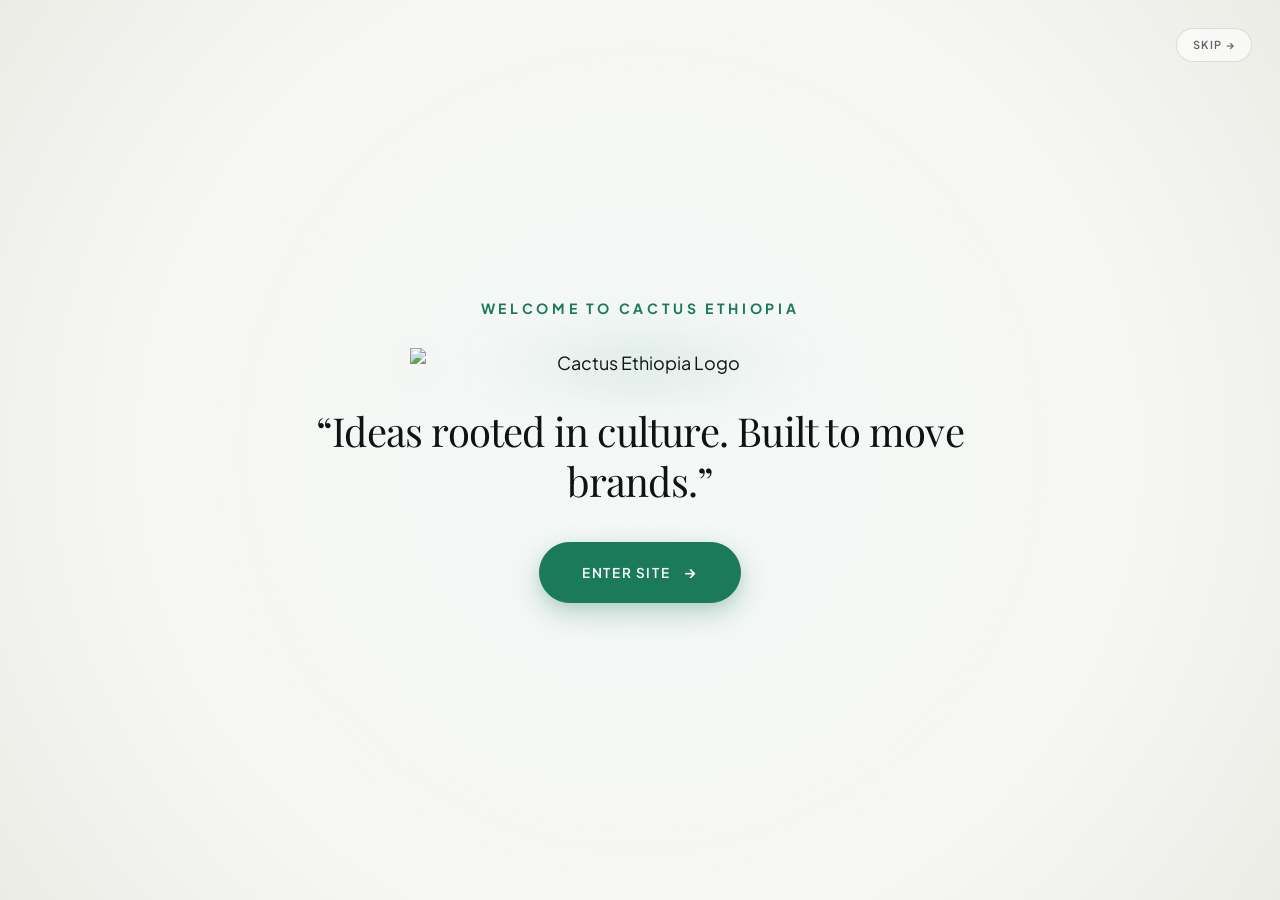
==== index.html @ 2c0a0e7e "Add core website pages, styles, and scripts" ====
<!DOCTYPE html>
<html lang="en">
<head>
  <meta charset="UTF-8" />
  <meta name="viewport" content="width=device-width, initial-scale=1.0, viewport-fit=cover" />
  <title>Cactus Ethiopia — Creative Agency</title>

  <link rel="preconnect" href="https://fonts.googleapis.com">
  <link rel="preconnect" href="https://fonts.gstatic.com" crossorigin>
  <link href="https://fonts.googleapis.com/css2?family=Playfair+Display:ital,wght@0,400;0,500;0,600;0,700;1,400;1,600&family=Plus+Jakarta+Sans:wght@400;500;600;700;800&display=swap" rel="stylesheet">
  <link rel="stylesheet" href="assets/brand-architecture.css">
  <link rel="stylesheet" href="assets/motion.css">

  <style>
    /* =========================================================
       RESET
    ========================================================= */
    * {
      margin: 0;
      padding: 0;
      box-sizing: border-box;
    }

    html,
    body {
      width: 100%;
      height: 100%;
      overflow: hidden;
      font-family: "Plus Jakarta Sans", -apple-system, BlinkMacSystemFont, "Segoe UI", Roboto, Arial, sans-serif;
      font-size: 18px;
      line-height: 1.68;
      background: #f7f7f4;
      -webkit-font-smoothing: antialiased;
      -moz-osx-font-smoothing: grayscale;
    }

    button,
    a {
      font: inherit;
    }

    button {
      border: 0;
      background: none;
      cursor: pointer;
    }

    img {
      display: block;
      max-width: 100%;
    }

    /* =========================================================
       VARIABLES
    ========================================================= */
    :root {
      --font-display: "Playfair Display", Georgia, "Times New Roman", serif;
      --font-body: "Plus Jakarta Sans", -apple-system, BlinkMacSystemFont, "Segoe UI", Roboto, Arial, sans-serif;
      --green: #1a7a5a;
      --green-bright: #2feaa0;
      --cream: #f7f7f4;
      --black: #101214;
      --white: #ffffff;
      --transition: 950ms cubic-bezier(0.16, 1, 0.3, 1);
    }

    /* =========================================================
       PRELOADER / ENTRANCE SCREEN (Editorial Cream Theme)
    ========================================================= */
    .preloader {
      position: fixed;
      inset: 0;
      width: 100vw;
      height: 100vh;
      height: 100svh;
      z-index: 9999;
      background: radial-gradient(circle at center, #ffffff 0%, #f7f7f4 60%, #ecece7 100%);
      display: flex;
      flex-direction: column;
      align-items: center;
      justify-content: center;
      overflow: hidden;
      transition: transform 0.85s cubic-bezier(0.76, 0, 0.24, 1), opacity 0.5s ease 0.3s, visibility 0.85s;
      will-change: transform, opacity;
      color: var(--black);
    }

    .preloader::before {
      content: "";
      position: absolute;
      inset: 0;
      background: radial-gradient(circle at center, rgba(26, 122, 90, 0.05) 0%, transparent 65%);
      pointer-events: none;
    }

    .preloader.is-loaded {
      transform: translateY(-100%);
      opacity: 0;
      visibility: hidden;
      pointer-events: none;
    }

    .preloader__inner {
      display: flex;
      flex-direction: column;
      align-items: center;
      text-align: center;
      padding: 32px 24px;
      max-width: 780px;
      width: 100%;
      position: relative;
      z-index: 2;
    }

    /* 1. Welcome Line */
    .preloader__welcome {
      font-family: var(--font-body);
      font-size: clamp(12px, 1.2vw, 14px);
      font-weight: 700;
      letter-spacing: 0.26em;
      text-transform: uppercase;
      color: var(--green);
      margin-bottom: 28px;
      opacity: 0;
      animation: preloaderFadeUp 0.8s cubic-bezier(0.16, 1, 0.3, 1) 0.15s forwards;
    }

    /* 2. Logo Reveal */
    .preloader__logo-reveal {
      position: relative;
      width: min(88vw, 460px);
      max-height: 230px;
      display: flex;
      align-items: center;
      justify-content: center;
      margin-bottom: 28px;
      opacity: 0;
      animation: preloaderZoomReveal 1.1s cubic-bezier(0.16, 1, 0.3, 1) 0.55s forwards;
    }

    .preloader__logo-reveal::before {
      content: "";
      position: absolute;
      inset: -20px;
      background: radial-gradient(circle, rgba(26, 122, 90, 0.08) 0%, transparent 70%);
      border-radius: 50%;
      filter: blur(18px);
      pointer-events: none;
    }

    .preloader__logo-img {
      width: 100%;
      height: auto;
      max-height: 220px;
      object-fit: contain;
      display: block;
      position: relative;
      z-index: 1;
      filter: drop-shadow(0 10px 25px rgba(16, 18, 20, 0.07));
    }

    /* 3. Motto Tagline */
    .preloader__tagline {
      font-family: var(--font-display);
      font-size: clamp(24px, 3.4vw, 40px);
      font-weight: 400;
      line-height: 1.25;
      letter-spacing: -0.02em;
      color: #101214;
      max-width: 660px;
      margin: 0 auto 36px;
      opacity: 0;
      animation: preloaderFadeUp 0.9s cubic-bezier(0.16, 1, 0.3, 1) 1.05s forwards;
    }

    /* 4. Button: Enter Site */
    .preloader__enter-btn {
      display: inline-flex;
      align-items: center;
      gap: 14px;
      padding: 16px 42px;
      background: var(--green);
      border: 1.5px solid var(--green);
      border-radius: 999px;
      color: #ffffff;
      font-family: var(--font-body);
      font-size: 13.5px;
      font-weight: 600;
      letter-spacing: 0.12em;
      text-transform: uppercase;
      cursor: pointer;
      box-shadow: 0 10px 28px rgba(26, 122, 90, 0.28), 0 4px 12px rgba(0, 0, 0, 0.06);
      transition: all 0.35s cubic-bezier(0.16, 1, 0.3, 1);
      opacity: 0;
      animation: preloaderBtnReveal 0.85s cubic-bezier(0.16, 1, 0.3, 1) 1.5s forwards;
    }

    .preloader__enter-btn:hover {
      background: #146147;
      border-color: #146147;
      box-shadow: 0 14px 36px rgba(26, 122, 90, 0.38), 0 0 20px rgba(47, 234, 160, 0.3);
      transform: translateY(-2px);
      color: #ffffff;
    }

    .preloader__enter-btn .btn-arrow {
      display: inline-block;
      font-size: 16px;
      transition: transform 0.3s ease;
    }

    .preloader__enter-btn:hover .btn-arrow {
      transform: translateX(4px);
    }

    .preloader__skip {
      position: absolute;
      top: 28px;
      right: 28px;
      appearance: none;
      border: 1px solid rgba(16, 18, 20, 0.12);
      background: rgba(255, 255, 255, 0.6);
      color: rgba(16, 18, 20, 0.65);
      padding: 7px 16px;
      border-radius: 999px;
      font-size: 11px;
      font-weight: 600;
      letter-spacing: 0.12em;
      text-transform: uppercase;
      cursor: pointer;
      backdrop-filter: blur(8px);
      transition: background .25s ease, border-color .25s ease, color .25s ease;
      z-index: 10;
    }

    .preloader__skip:hover {
      background: #ffffff;
      border-color: rgba(16, 18, 20, 0.3);
      color: #101214;
    }

    @keyframes preloaderFadeUp {
      0% {
        opacity: 0;
        transform: translateY(16px);
      }
      100% {
        opacity: 1;
        transform: translateY(0);
      }
    }

    @keyframes preloaderZoomReveal {
      0% {
        opacity: 0;
        transform: scale(0.92);
      }
      100% {
        opacity: 1;
        transform: scale(1);
      }
    }

    @keyframes preloaderBtnReveal {
      0% {
        opacity: 0;
        transform: translateY(14px) scale(0.96);
      }
      100% {
        opacity: 1;
        transform: translateY(0) scale(1);
      }
    }

    /* =========================================================
       MAIN SLIDER
    ========================================================= */
    .slider {
      width: 100vw;
      height: 100vh;
      position: relative;
      overflow: hidden;
    }

    .slides {
      width: 100%;
      height: 100%;
      position: relative;
    }

    .slide {
      position: absolute;
      inset: 0;
      display: grid;
      grid-template-columns: 30% 70%;
      opacity: 0;
      visibility: hidden;
      transform: translateY(28px) scale(0.99);
      transition:
        opacity var(--transition),
        transform var(--transition),
        visibility var(--transition);
    }

    .slide.active {
      opacity: 1;
      visibility: visible;
      transform: translateY(0) scale(1);
      z-index: 2;
    }

    /* =========================================================
       LEFT PANEL
    ========================================================= */
    .slide-content {
      position: relative;
      height: 100%;
      padding: 45px clamp(24px, 3.2vw, 48px);
      display: flex;
      flex-direction: column;
      justify-content: center;
      overflow: hidden;
      transition: background 600ms ease;
    }

    /* Slide 01 — Harar Beer brand crimson red */
    .slide-harar .slide-content {
      background: #961219;
      color: var(--white);
    }

    .slide-harar .eyebrow {
      color: #ffcb47;
      opacity: 1;
    }

    .slide-harar .giant-number {
      color: var(--white);
      opacity: 0.08;
    }

    .slide-harar .slide-description {
      color: rgba(255, 255, 255, 0.9);
    }

    .slide-harar .cta {
      color: var(--white);
    }

    .slide-harar .cta:hover .cta-arrow {
      background: #ffffff;
      color: #961219;
    }

    .slide-harar .cta:hover .cta-arrow span {
      filter: none;
      color: #961219;
    }

    /* Slides 02, 03, 04 */
    .slide-blue .slide-content {
      background: #082038;
      color: var(--white);
    }

    .slide-dark .slide-content {
      background: #031c40;
      color: var(--white);
    }

    .slide-green .slide-content {
      background: #0d211c;
      color: var(--white);
    }

    /* Slide 05 — Bank of Abyssinia brand warm gold */
    .slide-abyssinia .slide-content {
      background: #f0ab1c;
      color: #101214;
    }

    .slide-abyssinia .eyebrow {
      color: #332204;
      font-weight: 700;
      opacity: 0.9;
    }

    .slide-abyssinia .headline {
      color: #101214;
    }

    .slide-abyssinia .giant-number {
      color: #101214;
      opacity: 0.08;
    }

    .slide-abyssinia .slide-description {
      color: rgba(16, 18, 20, 0.88);
      font-weight: 500;
    }

    .slide-abyssinia .award-pill-note {
      color: #101214;
      background: rgba(16, 18, 20, 0.08);
      border-color: rgba(16, 18, 20, 0.22);
    }

    .slide-abyssinia .cta {
      color: #101214;
    }

    .slide-abyssinia .cta .cta-arrow {
      border-color: #101214;
      color: #101214;
    }

    .slide-abyssinia .cta:hover .cta-arrow {
      background: #101214;
      color: #f0ab1c;
    }

    .slide-abyssinia .cta:hover .cta-arrow span {
      filter: none;
      color: #f0ab1c;
    }

    /* Fallback slide styles */
    .slide-light .slide-content {
      background: var(--cream);
      color: var(--black);
    }

    .slide-black .slide-content {
      background: #101514;
      color: var(--white);
    }

    .award-pill-note {
      display: inline-flex;
      align-items: center;
      gap: 7px;
      margin-bottom: 24px;
      font-size: 12px;
      font-weight: 600;
      letter-spacing: 0.04em;
      color: rgba(255, 255, 255, 0.7);
      background: rgba(255, 255, 255, 0.07);
      border: 1px solid rgba(255, 255, 255, 0.14);
      padding: 6px 14px;
      border-radius: 100px;
      width: fit-content;
    }

    /* =========================================================
       HEADER
    ========================================================= */
    .header {
      position: absolute;
      top: 0;
      left: 0;
      width: 100%;
      padding: 35px 45px;
      display: flex;
      align-items: center;
      justify-content: space-between;
      z-index: 30;
      color: var(--white);
      transition: color 500ms ease;
    }

    .header.header-dark {
      color: var(--white);
    }

    .logo {
      width: 160px;
      height: auto;
      object-fit: contain;
      filter: brightness(0) invert(1) drop-shadow(0 1px 3px rgba(0, 0, 0, 0.2));
      transition: filter 500ms ease, opacity 500ms ease;
    }

    .header.header-dark .logo {
      filter: brightness(0) invert(1) drop-shadow(0 1px 3px rgba(0, 0, 0, 0.2));
    }

    .explore {
      display: flex;
      align-items: center;
      gap: 12px;
      font-size: 13px;
      font-weight: 600;
      letter-spacing: 0.04em;
      text-transform: uppercase;
      color: inherit;
    }

    /* =========================================================
       MENU BUTTON
    ========================================================= */
    .menu-button {
      width: 30px;
      height: 24px;
      display: flex;
      flex-direction: column;
      justify-content: center;
      gap: 5px;
      color: inherit;
      padding: 2px 0;
    }

    .menu-button span {
      display: block;
      width: 24px;
      height: 2px;
      background: currentColor;
      border-radius: 2px;
      transition: transform 300ms ease, opacity 300ms ease;
      transform-origin: center;
    }

    .menu-button.is-active span:nth-child(1) {
      transform: translateY(7px) rotate(45deg);
    }

    .menu-button.is-active span:nth-child(2) {
      opacity: 0;
      transform: scaleX(0);
    }

    .menu-button.is-active span:nth-child(3) {
      transform: translateY(-7px) rotate(-45deg);
    }

    /* =========================================================
       GIANT BACKGROUND NUMBER
    ========================================================= */
    .giant-number {
      position: absolute;
      left: -20px;
      bottom: -60px;
      font-size: clamp(180px, 20vw, 360px);
      font-weight: 800;
      line-height: 0.8;
      opacity: 0.045;
      pointer-events: none;
      user-select: none;
      font-variant-numeric: tabular-nums;
    }

    /* =========================================================
       TEXT
    ========================================================= */
    .eyebrow {
      position: relative;
      z-index: 2;
      font-size: 13px;
      font-weight: 600;
      letter-spacing: 0.12em;
      text-transform: uppercase;
      margin-bottom: 18px;
      opacity: 0.85;
    }

    .headline {
      position: relative;
      z-index: 2;
      max-width: 100%;
      font-family: var(--font-display);
      font-size: clamp(2.4rem, 3.5vw, 4.2rem);
      line-height: 1.08;
      letter-spacing: -0.02em;
      font-weight: 400;
      margin-bottom: 22px;
      text-wrap: balance;
      text-wrap: pretty;
    }

    .slide-description {
      position: relative;
      z-index: 2;
      max-width: 100%;
      font-size: clamp(17px, 1.35vw, 19.5px);
      line-height: 1.7;
      opacity: 0.82;
      margin-bottom: 28px;
    }

    /* =========================================================
       CTA
    ========================================================= */
    .cta {
      position: relative;
      z-index: 2;
      display: inline-flex;
      align-items: center;
      gap: 16px;
      width: fit-content;
      color: inherit;
      font-size: 15px;
      font-weight: 600;
      text-decoration: none;
    }

    .cta-arrow {
      width: 42px;
      height: 42px;
      border: 1.5px solid currentColor;
      border-radius: 50%;
      display: flex;
      align-items: center;
      justify-content: center;
      transition: transform 300ms ease, background 300ms ease, color 300ms ease;
    }

    .cta:hover .cta-arrow {
      transform: translateX(6px);
      background: currentColor;
    }

    .cta:hover .cta-arrow span {
      filter: invert(1);
    }

    /* =========================================================
       PROGRESS
    ========================================================= */
    .progress {
      position: absolute;
      bottom: 45px;
      left: clamp(24px, 3.2vw, 48px);
      z-index: 10;
      display: flex;
      align-items: center;
      gap: 15px;
      font-size: 12px;
      font-weight: 600;
      font-variant-numeric: tabular-nums;
      color: var(--white);
      transition: color 500ms ease;
    }

    .progress.progress-dark {
      color: var(--white);
    }

    .progress-line {
      width: 80px;
      height: 2px;
      background: currentColor;
      opacity: 0.25;
      position: relative;
      overflow: hidden;
      border-radius: 2px;
    }

    .progress-fill {
      position: absolute;
      top: 0;
      left: 0;
      height: 100%;
      width: 0%;
      background: currentColor;
      opacity: 1;
    }

    .progress-fill.running {
      animation: progFill 5000ms linear forwards;
    }

    @keyframes progFill {
      from { width: 0%; }
      to   { width: 100%; }
    }

    /* =========================================================
       RIGHT IMAGE
    ========================================================= */
    .slide-image {
      position: relative;
      height: 100%;
      overflow: hidden;
      background: #000;
    }

    .slide-image img,
    .slide-image video {
      width: 100%;
      height: 100%;
      object-fit: cover;
      display: block;
      transform: scale(1.08);
      transition: transform 1.5s cubic-bezier(0.16, 1, 0.3, 1);
    }

    .slide.active .slide-image img,
    .slide.active .slide-image video {
      transform: scale(1);
    }

    /* Image overlay */
    .slide-image::after {
      content: "";
      position: absolute;
      inset: 0;
      background: rgba(0, 0, 0, 0.08);
      pointer-events: none;
    }

    /* =========================================================
       RIGHT SIDE NAVIGATION
    ========================================================= */
    .side-navigation {
      position: absolute;
      right: 32px;
      top: 50%;
      transform: translateY(-50%);
      z-index: 30;
      display: flex;
      flex-direction: column;
      align-items: center;
      gap: 20px;
      color: var(--white);
      pointer-events: none;
    }

    .side-navigation span {
      writing-mode: vertical-rl;
      font-size: 11px;
      font-weight: 600;
      letter-spacing: 0.14em;
      text-transform: uppercase;
      opacity: 0.85;
    }

    .side-line {
      width: 1px;
      height: 85px;
      background: currentColor;
      opacity: 0.7;
    }

    /* =========================================================
       SLIDE 1..5 TWEAKS
    ========================================================= */
    .slide-01 .slide-content { justify-content: center; }
    .slide-01 .headline { max-width: 100%; }
    .slide-02 .headline { max-width: 100%; }
    .slide-03 .headline { max-width: 100%; }
    .slide-04 .headline { max-width: 100%; }
    .slide-05 .headline { max-width: 100%; }

    .slide-03, .slide-05 { grid-template-columns: 30% 70%; }
    .slide-abyssinia .slide-content { z-index: 5; }

    /* =========================================================
       DOT NAVIGATION
    ========================================================= */
    .dots {
      position: absolute;
      bottom: 35px;
      right: 45px;
      z-index: 40;
      display: flex;
      gap: 10px;
      align-items: center;
    }

    .dot {
      width: 8px;
      height: 8px;
      border-radius: 50%;
      background: white;
      opacity: 0.4;
      transition: 300ms ease;
      cursor: pointer;
    }

    .dot.active {
      opacity: 1;
      transform: scale(1.5);
      background: var(--green-bright);
    }

    /* =========================================================
       NAV SHEET (Slide-out menu)
    ========================================================= */
    .navsheet {
      position: fixed; inset: 0;
      z-index: 90;
      visibility: hidden;
      transition: visibility 0s linear .46s;
    }

    .navsheet.is-open {
      visibility: visible;
      transition: visibility 0s linear 0s;
    }

    .navsheet__scrim {
      position: absolute; inset: 0;
      background: rgba(5,17,24,0.50);
      opacity: 0;
      backdrop-filter: blur(0px);
      -webkit-backdrop-filter: blur(0px);
      transition: opacity .32s ease, backdrop-filter .32s ease, -webkit-backdrop-filter .32s ease;
    }

    .navsheet.is-open .navsheet__scrim {
      opacity: 1;
      backdrop-filter: blur(8px);
      -webkit-backdrop-filter: blur(8px);
    }

    .navsheet__panel {
      position: absolute;
      top: 0; right: 0; bottom: 0;
      width: min(100%, 480px);
      display: flex; flex-direction: column;
      padding: 120px clamp(32px,6vw,56px) 48px;
      padding-bottom: max(48px, env(safe-area-inset-bottom));
      background: radial-gradient(circle at 85% 12%, rgba(47, 234, 160, 0.12) 0%, transparent 55%),
                  linear-gradient(165deg, #12211C 0%, #0d1a16 45%, #070f0c 100%);
      backdrop-filter: blur(30px) saturate(140%);
      -webkit-backdrop-filter: blur(30px) saturate(140%);
      border-left: 1px solid rgba(47, 234, 160, 0.14);
      box-shadow: -30px 0 80px rgba(0, 0, 0, 0.65), inset 1px 0 0 rgba(47, 234, 160, 0.06);
      color: #fff;
      overflow-y: auto;
      transform: translateX(100%);
      transition: transform .44s cubic-bezier(.7, 0, .84, 0);
    }

    .navsheet.is-open .navsheet__panel {
      transform: translateX(0);
      transition: transform .68s cubic-bezier(.16, 1, .3, 1);
    }

    .navsheet__list { list-style: none; }
    .navsheet__list li { border-top: 1px solid rgba(255,255,255,0.08); }
    .navsheet__list li:last-child { border-bottom: 1px solid rgba(255,255,255,0.08); }

    .navsheet__link {
      display: flex; align-items: center;
      justify-content: space-between;
      gap: 16px;
      padding: clamp(18px,2.8vh,26px) 2px;
      text-decoration: none;
      color: #fff;
      font-size: clamp(1.8rem,5vw,2.6rem);
      font-weight: 600;
      letter-spacing: -0.02em;
      line-height: 1.1;
      opacity: 0;
      transform: translateY(22px);
      transition: opacity .16s ease, transform .16s ease, color .25s ease;
    }

    .navsheet.is-open .navsheet__link {
      opacity: 1; transform: translateY(0);
      transition: opacity .6s cubic-bezier(.16, 1, .3, 1), transform .6s cubic-bezier(.16, 1, .3, 1), color .25s ease;
      transition-delay: calc(.18s + var(--i) * .07s), calc(.18s + var(--i) * .07s), 0s;
    }

    .navsheet__link svg {
      width: 22px; height: 22px;
      flex-shrink: 0; opacity: 0;
      transform: translateX(-10px);
      transition: opacity .3s ease, transform .3s ease;
    }

    .navsheet__link:hover, .navsheet__link:focus-visible { color: #2feaa0; }
    .navsheet__link:hover svg, .navsheet__link:focus-visible svg { opacity: 1; transform: translateX(0); }

    .navsheet__foot {
      margin-top: auto;
      padding-top: clamp(32px,6vh,56px);
      opacity: 0; transform: translateY(22px);
      transition: opacity .16s ease, transform .16s ease;
    }

    .navsheet.is-open .navsheet__foot {
      opacity: 1; transform: translateY(0);
      transition: opacity .6s cubic-bezier(.16, 1, .3, 1), transform .6s cubic-bezier(.16, 1, .3, 1);
      transition-delay: .44s;
    }

    .navsheet__contact { font-size: 14px; color: rgba(255,255,255,0.5); line-height: 1.8; }
    .navsheet__contact a { color: rgba(255,255,255,0.75); text-decoration: none; transition: color .2s ease; }
    .navsheet__contact a:hover { color: #fff; }

    /* =========================================================
       ANIMATIONS
    ========================================================= */
    .slide-content > *:not(.giant-number) {
      opacity: 0;
      transform: translateY(46px);
      transition:
        opacity 1150ms cubic-bezier(0.19, 1, 0.22, 1) 220ms,
        transform 1350ms cubic-bezier(0.19, 1, 0.22, 1) 220ms;
    }

    .slide.active .slide-content > *:not(.giant-number) {
      opacity: 1;
      transform: translateY(0);
    }

    .slide.active .eyebrow { transition-delay: 260ms; }
    .slide.active .headline { transition-delay: 400ms; }
    .slide.active .slide-description { transition-delay: 560ms; }
    .slide.active .award-pill-note { transition-delay: 680ms; }
    .slide.active .cta { transition-delay: 780ms; }

    /* =========================================================
       RESPONSIVE
    ========================================================= */
    @media (max-width: 900px) {
      body { overflow: auto; }
      .slider { height: auto; min-height: 100vh; }
      .slides { height: auto; }

      .slide {
        position: relative;
        min-height: 100vh;
        display: flex;
        flex-direction: column;
        opacity: 1;
        visibility: visible;
        transform: none;
        display: none;
      }

      .slide.active { display: flex; }

      .slide-content {
        min-height: 55vh;
        padding: 130px 30px 80px;
        order: 1;
      }

      .slide-image {
        height: 45vh;
        min-height: 350px;
        order: 2;
      }

      .header { padding: 25px 25px; }
      .logo { width: 130px; }
      .headline { font-family: var(--font-display); font-size: clamp(1.75rem, 5vw, 3rem); line-height: 1.08; }
      .giant-number { font-size: 300px; }
      .side-navigation { display: none; }
      .progress { left: 30px; bottom: 25px; }
      .dots { right: 25px; bottom: 25px; }
      .final-tagline { right: 30px; bottom: 25px; font-size: 28px; }
    }

    @media (max-width: 500px) {
      .slide-content { padding: 120px 25px 70px; }
      .headline { font-size: clamp(1.75rem, 7vw, 2.4rem); line-height: 1.08; }
      .slide-description { font-size: 16.5px; line-height: 1.62; }
      .slide-image { min-height: 300px; }
      .giant-number { font-size: 220px; }
    }
  </style>
</head>

<body>

  <!-- =====================================================
       PRELOADER / ENTRANCE SCREEN
  ====================================================== -->
  <div class="preloader" id="preloader" role="dialog" aria-modal="true" aria-label="Welcome to Cactus Ethiopia">

    <button class="preloader__skip" id="preloaderSkip" type="button" aria-label="Skip introduction">Skip &rarr;</button>
    <div class="preloader__inner">
      <div class="preloader__welcome">Welcome to Cactus Ethiopia</div>

      <div class="preloader__logo-reveal">
        <img class="preloader__logo-img" src="cactus-logo-animation.gif" alt="Cactus Ethiopia Logo">
      </div>

      <p class="preloader__tagline">&ldquo;Ideas rooted in culture. Built to move brands.&rdquo;</p>

      <button class="preloader__enter-btn" id="enterSiteBtn" type="button" aria-label="Enter Cactus Ethiopia website">
        <span>Enter Site</span>
        <span class="btn-arrow">&rarr;</span>
      </button>
    </div>
  </div>

  <!-- =====================================================
       MAIN SLIDER
  ====================================================== -->
  <main class="slider" id="mainSlider">

    <!-- =====================================================
         GLOBAL HEADER
    ====================================================== -->
    <header class="header header-dark" id="siteHeader">
      <a href="#">
        <img src="cactus-logo.png" class="logo" alt="Cactus Ethiopia" />
      </a>

      <div style="display:flex; align-items:center; gap:22px;">
        <span class="explore">Explore</span>
        <button class="menu-button" id="menuBtn" aria-label="Open menu">
          <span></span>
          <span></span>
          <span></span>
        </button>
      </div>
    </header>

    <!-- =====================================================
         SLIDES
    ====================================================== -->
    <div class="slides">

      <!-- ===================================================
           SLIDE 01 — HARAR BEER
      ==================================================== -->
      <section class="slide slide-01 slide-harar active" data-slide="1">
        <div class="slide-content">
          <!-- Architectural Monolith Anchor in Slide Left Panel -->
          <div class="brand-monolith brand-monolith--slide-panel" aria-hidden="true" style="opacity: 0.065; color: #ffcb47;">
            <img src="assets/cactus-mark.svg" alt="" />
          </div>
          <div class="giant-number">01</div>
          <div class="eyebrow">Harar Beer</div>
          <h1 class="headline">
            Pay<br>with&nbsp;Laughter.
          </h1>
          <p class="slide-description">
            The world’s first campaign that turned laughter into currency.
          </p>
          <a href="case-study.html?id=harar-beer" class="cta">
            View More
            <span class="cta-arrow"><span>→</span></span>
          </a>
        </div>
        <div class="slide-image">
          <img src="hero images/Harar Beer — Pay with Laughter.png" alt="Harar Beer — Pay with Laughter" />
        </div>
      </section>

      <!-- ===================================================
           SLIDE 02 — VASELINE
      ==================================================== -->
      <section class="slide slide-02 slide-blue" data-slide="2">
        <div class="slide-content">
          <!-- Architectural Monolith Anchor in Slide Left Panel -->
          <div class="brand-monolith brand-monolith--slide-panel" aria-hidden="true" style="opacity: 0.06; color: #ffffff;">
            <img src="assets/cactus-mark.svg" alt="" />
          </div>
          <div class="giant-number">02</div>
          <div class="eyebrow">Vaseline</div>
          <h2 class="headline">
            See the Moisture,<br>Feel the&nbsp;Beauty.
          </h2>
          <p class="slide-description">
            A beauty campaign built around visible care and emotional confidence.
          </p>
          <a href="case-study.html?id=vaseline-et" class="cta">
            View More
            <span class="cta-arrow"><span>→</span></span>
          </a>
        </div>
        <div class="slide-image">
          <video src="hero images/Vaseline — See the Moisture, Feel the Beauty.mp4" autoplay muted loop playsinline preload="auto"></video>
        </div>
      </section>

      <!-- ===================================================
           SLIDE 03 — BANK OF ABYSSINIA
      ==================================================== -->
      <section class="slide slide-03 slide-abyssinia" data-slide="3">
        <div class="slide-content">
          <!-- Architectural Monolith Anchor in Slide Left Panel -->
          <div class="brand-monolith brand-monolith--slide-panel" aria-hidden="true" style="opacity: 0.08; color: #101214;">
            <img src="assets/cactus-mark.svg" alt="" />
          </div>
          <div class="giant-number">03</div>
          <div class="eyebrow">Bank of Abyssinia</div>
          <h2 class="headline">
            Award-Winning<br>Creative&nbsp;Project.
          </h2>
          <p class="slide-description">
            A project that turned brand thinking into recognized creative impact.
          </p>
          <div class="award-pill-note">
            <svg width="13" height="13" viewBox="0 0 24 24" fill="none" stroke="currentColor" stroke-width="2" stroke-linecap="round" stroke-linejoin="round"><circle cx="12" cy="12" r="10"></circle><line x1="12" y1="8" x2="12" y2="12"></line><line x1="12" y1="8" x2="12.01" y2="8"></line></svg>
            <span>Award details to be added later</span>
          </div>
          <a href="case-study.html?id=boa-bank-of-abyssinia" class="cta">
            View More
            <span class="cta-arrow"><span>→</span></span>
          </a>
        </div>
        <div class="slide-image">
          <img src="hero images/Bank of Abyssinia — Award-Winning Project.png" alt="Bank of Abyssinia — Award-Winning Project" />
        </div>
      </section>

      <!-- ===================================================
           SLIDE 04 — ADDIS INTERNATIONAL CONFERENCE CENTER (AICC)
      ==================================================== -->
      <section class="slide slide-04 slide-green" data-slide="4">
        <div class="slide-content">
          <!-- Architectural Monolith Anchor in Slide Left Panel -->
          <div class="brand-monolith brand-monolith--slide-panel" aria-hidden="true" style="opacity: 0.08; color: #2feaa0;">
            <img src="assets/cactus-mark.svg" alt="" />
          </div>
          <div class="giant-number">04</div>
          <div class="eyebrow">Addis International Conference Center (AICC)</div>
          <h2 class="headline">
            National Ambition<br>at&nbsp;Scale.
          </h2>
          <p class="slide-description">
            A brand identity system designed to represent ambition at national scale.
          </p>
          <a href="case-study.html?id=aicc" class="cta">
            View More
            <span class="cta-arrow"><span>→</span></span>
          </a>
        </div>
        <div class="slide-image">
          <video src="hero images/Addis International Conference Center (AICC).mp4" autoplay muted loop playsinline preload="auto"></video>
        </div>
      </section>

      <!-- ===================================================
           SLIDE 05 — PEPSI
      ==================================================== -->
      <section class="slide slide-05 slide-dark" data-slide="5">
        <div class="slide-content">
          <!-- Architectural Monolith Anchor in Slide Left Panel -->
          <div class="brand-monolith brand-monolith--slide-panel" aria-hidden="true" style="opacity: 0.06; color: #ffffff;">
            <img src="assets/cactus-mark.svg" alt="" />
          </div>
          <div class="giant-number">05</div>
          <div class="eyebrow">Pepsi</div>
          <h2 class="headline">
            Thirsty<br>for&nbsp;More.
          </h2>
          <p class="slide-description">
            A youth-driven brand platform that took a viral twist locally.
          </p>
          <a href="case-study.html?id=pepsi-et" class="cta">
            View More
            <span class="cta-arrow"><span>→</span></span>
          </a>
        </div>
        <div class="slide-image">
          <video src="hero images/Pepsi — Thirsty for More.mp4" autoplay muted loop playsinline preload="auto"></video>
        </div>
      </section>

    </div>

    <!-- =====================================================
         SIDE NAVIGATION
    ====================================================== -->
    <div class="side-navigation">
      <span>Scroll to discover</span>
      <div class="side-line"></div>
    </div>

    <!-- =====================================================
         PROGRESS
    ====================================================== -->
    <div class="progress progress-dark">
      <span id="currentSlide">01</span>
      <span>/</span>
      <span>05</span>
      <div class="progress-line">
        <div class="progress-fill" id="progressFill"></div>
      </div>
    </div>

    <!-- =====================================================
         DOTS
    ====================================================== -->
    <div class="dots">
      <button class="dot active" onclick="goToSlide(0)" aria-label="Slide 1"></button>
      <button class="dot" onclick="goToSlide(1)" aria-label="Slide 2"></button>
      <button class="dot" onclick="goToSlide(2)" aria-label="Slide 3"></button>
      <button class="dot" onclick="goToSlide(3)" aria-label="Slide 4"></button>
      <button class="dot" onclick="goToSlide(4)" aria-label="Slide 5"></button>
    </div>

  </main>

  <!-- =====================================================
       NAV SHEET
  ====================================================== -->
  <div class="navsheet" id="navSheet" inert>
    <div class="navsheet__scrim" id="navCloseScrim"></div>
    <nav class="navsheet__panel" aria-label="Menu">
      <ul class="navsheet__list">
        <li style="--i:0"><a class="navsheet__link active" href="index.html"><span>Home Page</span><svg viewBox="0 0 24 24" fill="none" stroke="currentColor" stroke-width="2" stroke-linecap="round" stroke-linejoin="round" aria-hidden="true"><path d="M5 12h14M13 6l6 6-6 6"/></svg></a></li>
        <li style="--i:1"><a class="navsheet__link" href="about.html"><span>About Us</span><svg viewBox="0 0 24 24" fill="none" stroke="currentColor" stroke-width="2" stroke-linecap="round" stroke-linejoin="round" aria-hidden="true"><path d="M5 12h14M13 6l6 6-6 6"/></svg></a></li>
        <li style="--i:2"><a class="navsheet__link" href="work.html"><span>Our Work</span><svg viewBox="0 0 24 24" fill="none" stroke="currentColor" stroke-width="2" stroke-linecap="round" stroke-linejoin="round" aria-hidden="true"><path d="M5 12h14M13 6l6 6-6 6"/></svg></a></li>
        <li style="--i:3"><a class="navsheet__link" href="services.html"><span>Our Services</span><svg viewBox="0 0 24 24" fill="none" stroke="currentColor" stroke-width="2" stroke-linecap="round" stroke-linejoin="round" aria-hidden="true"><path d="M5 12h14M13 6l6 6-6 6"/></svg></a></li>
        <li style="--i:4"><a class="navsheet__link" href="partners.html"><span>Our Partners</span><svg viewBox="0 0 24 24" fill="none" stroke="currentColor" stroke-width="2" stroke-linecap="round" stroke-linejoin="round" aria-hidden="true"><path d="M5 12h14M13 6l6 6-6 6"/></svg></a></li>
        <li style="--i:5"><a class="navsheet__link" href="contact.html"><span>Contact</span><svg viewBox="0 0 24 24" fill="none" stroke="currentColor" stroke-width="2" stroke-linecap="round" stroke-linejoin="round" aria-hidden="true"><path d="M5 12h14M13 6l6 6-6 6"/></svg></a></li>
      </ul>
      <div class="navsheet__foot">
        <div class="navsheet__contact">
          Cactus Plaza - 2nd Floor, Bole Road<br>
          Addis Ababa, Ethiopia<br>
          <a href="tel:+251115544901">+251 11 554 4901</a> &middot; <a href="mailto:info@cactusethiopia.com">info@cactusethiopia.com</a>
        </div>
      </div>
    </nav>
  </div>

  <!-- =======================================================
       JAVASCRIPT
  ======================================================== -->
  <script>
    const slides       = document.querySelectorAll(".slide");
    const dots         = document.querySelectorAll(".dot");
    const currentSlide = document.getElementById("currentSlide");
    const siteHeader   = document.getElementById("siteHeader");
    const progFill     = document.getElementById("progressFill");
    const sliderEl     = document.getElementById("mainSlider");

    let current = 0;
    let isAnimating = false;
    let autoTimer = null;
    let isHoverPaused = false;
    const HOLD = 5000; /* ms per slide */

    /* =====================================================
       PROGRESS FILL ANIMATION
    ====================================================== */
    function startProgress() {
      if (!progFill) return;
      progFill.classList.remove("running");
      void progFill.offsetWidth; /* Reflow */
      progFill.classList.add("running");
    }

    /* =====================================================
       GO TO SLIDE
    ====================================================== */
    function goToSlide(index) {
      if (index < 0 || index >= slides.length) return;
      if (index === current || isAnimating) return;

      isAnimating = true;

      // Pause outgoing video
      const prevVideo = slides[current].querySelector("video");
      if (prevVideo) {
        prevVideo.pause();
      }

      slides[current].classList.remove("active");
      dots[current].classList.remove("active");

      current = index;

      slides[current].classList.add("active");
      dots[current].classList.add("active");

      // Play incoming video
      const currVideo = slides[current].querySelector("video");
      if (currVideo) {
        currVideo.currentTime = 0;
        currVideo.play().catch(() => {});
      }

      currentSlide.textContent = String(current + 1).padStart(2, "0");

      /* Header & Progress remain crisp white across all 5 rich-color slides */
      if (siteHeader) {
        siteHeader.classList.add("header-dark");
      }
      const progressEl = document.querySelector(".progress");
      if (progressEl) {
        progressEl.classList.add("progress-dark");
      }

      resetAutoPlay();

      setTimeout(() => {
        isAnimating = false;
      }, 900);
    }

    function nextSlide() {
      let next = (current + 1) % slides.length;
      goToSlide(next);
    }

    function previousSlide() {
      let prev = (current - 1 + slides.length) % slides.length;
      goToSlide(prev);
    }

    /* =====================================================
       AUTOPLAY (5 seconds per slide)
    ====================================================== */
    function resetAutoPlay() {
      clearInterval(autoTimer);
      if (!isHoverPaused) {
        startProgress();
        autoTimer = setInterval(nextSlide, HOLD);
      }
    }

    if (sliderEl) {
      sliderEl.addEventListener("mouseenter", function () {
        isHoverPaused = true;
        clearInterval(autoTimer);
        if (progFill) progFill.style.animationPlayState = "paused";
      });
      sliderEl.addEventListener("mouseleave", function () {
        isHoverPaused = false;
        if (progFill) progFill.style.animationPlayState = "running";
        resetAutoPlay();
      });
    }

    /* =====================================================
       MOUSE WHEEL
    ====================================================== */
    let wheelLocked = false;
    window.addEventListener(
      "wheel",
      function(event) {
        if (wheelLocked) return;
        wheelLocked = true;

        if (event.deltaY > 0) {
          nextSlide();
        } else {
          previousSlide();
        }

        setTimeout(() => {
          wheelLocked = false;
        }, 900);
      },
      { passive: true }
    );

    /* =====================================================
       KEYBOARD
    ====================================================== */
    document.addEventListener("keydown", function(event) {
      if (event.key === "ArrowDown" || event.key === "ArrowRight" || event.key === " ") {
        nextSlide();
      }
      if (event.key === "ArrowUp" || event.key === "ArrowLeft") {
        previousSlide();
      }
    });

    /* =====================================================
       TOUCH / SWIPE
    ====================================================== */
    let touchStartY = 0;
    let touchEndY = 0;

    window.addEventListener(
      "touchstart",
      function(event) {
        touchStartY = event.touches[0].clientY;
      },
      { passive: true }
    );

    window.addEventListener(
      "touchend",
      function(event) {
        touchEndY = event.changedTouches[0].clientY;
        const diff = touchStartY - touchEndY;
        if (Math.abs(diff) < 50) return;
        if (diff > 0) {
          nextSlide();
        } else {
          previousSlide();
        }
      },
      { passive: true }
    );

    /* =====================================================
       MENU CONTROLLER
    ====================================================== */
    const menuBtn = document.getElementById("menuBtn");
    const navSheet = document.getElementById("navSheet");
    const navClose = document.getElementById("navCloseScrim");
    let isMenuOpen = false;

    function setMenu(open) {
      isMenuOpen = open;
      if (navSheet) navSheet.classList.toggle("is-open", isMenuOpen);
      if (menuBtn) menuBtn.classList.toggle("is-active", isMenuOpen);
      if (isMenuOpen) {
        navSheet.removeAttribute("inert");
        clearInterval(autoTimer);
      } else {
        navSheet.setAttribute("inert", "");
        resetAutoPlay();
      }
    }

    if (menuBtn) {
      menuBtn.addEventListener("click", () => setMenu(!isMenuOpen));
    }
    if (navClose) {
      navClose.addEventListener("click", () => setMenu(false));
    }
    if (navSheet) {
      navSheet.addEventListener("click", (e) => {
        if (e.target.closest("a")) setMenu(false);
      });
    }
    window.addEventListener("keydown", (e) => {
      if ((e.key === "Escape" || e.key === "Esc") && isMenuOpen) setMenu(false);
    });

    /* =====================================================
       PRELOADER CONTROLLER (Enter Site Interaction)
    ====================================================== */
    (function () {
      const preloader = document.getElementById("preloader");
      const enterBtn  = document.getElementById("enterSiteBtn");
      const skipBtn   = document.getElementById("preloaderSkip");
      if (!preloader) return;

      let finished = false;

      function finish() {
        if (finished) return;
        finished = true;
        preloader.classList.add("is-loaded");
        if (siteHeader) {
          siteHeader.classList.add("header-dark");
        }
        const progressEl = document.querySelector(".progress");
        if (progressEl) {
          progressEl.classList.add("progress-dark");
        }
        if (typeof resetAutoPlay === "function") {
          resetAutoPlay();
        }
      }

      if (enterBtn) enterBtn.addEventListener("click", finish);
      if (skipBtn)  skipBtn.addEventListener("click", finish);

      /* Keyboard navigation: Enter or Space triggers entry */
      window.addEventListener("keydown", (e) => {
        if (!finished && (e.key === "Enter" || e.key === " ")) {
          finish();
        }
      });
    })();
  </script>

  <!-- Brand Architecture Parallax Engine & Universal Motion Engine -->
  <script src="assets/brand-architecture.js" defer></script>
  <script src="assets/motion.js" defer></script>
</body>
</html>
---- assets/brand-architecture.css ----
/* ==========================================================================
   CACTUS ETHIOPIA — PERIPHERAL BRAND ARCHITECTURAL SYSTEM
   "Brand Identity in the Viewport Margins & Peripheral Negative Space"
   ========================================================================== */

/* The root architectural glyph component */
.brand-monolith {
  position: absolute;
  pointer-events: none;
  user-select: none;
  z-index: 0;
  display: flex;
  align-items: center;
  justify-content: center;
  will-change: transform;
  overflow: hidden;
  transition: transform 600ms cubic-bezier(0.16, 1, 0.3, 1), opacity 500ms ease, color 500ms ease;
}

.brand-monolith svg,
.brand-monolith img {
  width: 100%;
  height: 100%;
  object-fit: contain;
  display: block;
}

/* --------------------------------------------------------------------------
   PERIPHERAL EDGE PLACEMENTS (EXTREME LEFT & RIGHT MARGINS)
   - Sits 35%–50% off-screen
   - Heavily cropped by viewport
   - Occupies unused peripheral negative space
   - Keeps center content 100% clean
   -------------------------------------------------------------------------- */

/* Far Right Edge: Emerges from the right viewport margin */
.brand-monolith--edge-right {
  top: 50%;
  right: clamp(-200px, -11vw, -300px);
  height: clamp(520px, 80vh, 1020px);
  aspect-ratio: 685 / 1163;
  transform: translateY(-50%) rotate(-3deg);
}

/* Far Left Edge: Emerges from the left viewport margin */
.brand-monolith--edge-left {
  top: 50%;
  left: clamp(-200px, -11vw, -300px);
  height: clamp(520px, 80vh, 1020px);
  aspect-ratio: 685 / 1163;
  transform: translateY(-50%) rotate(3deg);
}

/* Hero Right Edge: Anchors top-right margin of dark/light hero banners */
.brand-monolith--hero-edge-right,
.brand-monolith--hero-right {
  top: -15%;
  right: clamp(-180px, -9vw, -280px);
  height: clamp(540px, 85vh, 1080px);
  aspect-ratio: 685 / 1163;
  transform: rotate(-4deg);
}

/* Hero Left Edge: Anchors top-left margin of hero banners */
.brand-monolith--hero-edge-left,
.brand-monolith--hero-left {
  top: -15%;
  left: clamp(-180px, -9vw, -280px);
  height: clamp(540px, 85vh, 1080px);
  aspect-ratio: 685 / 1163;
  transform: rotate(4deg);
}

/* Section Right Asymmetric: Sits on the extreme right margin */
.brand-monolith--section-right {
  top: 50%;
  right: clamp(-200px, -11vw, -300px);
  height: clamp(520px, 78vh, 980px);
  aspect-ratio: 685 / 1163;
  transform: translateY(-50%) rotate(-2.5deg);
}

/* Section Left Asymmetric: Sits on the extreme left margin */
.brand-monolith--section-left {
  top: 50%;
  left: clamp(-200px, -11vw, -300px);
  height: clamp(520px, 78vh, 980px);
  aspect-ratio: 685 / 1163;
  transform: translateY(-50%) rotate(2.5deg);
}

/* Slide Panel Bleed: Far edge of creative showcase */
.brand-monolith--slide-panel {
  bottom: -15%;
  right: -15%;
  height: clamp(400px, 62vh, 760px);
  aspect-ratio: 685 / 1163;
  transform: rotate(5deg);
}

/* STRICT RULE: Centered watermarks / backdrops are disabled across the site */
.brand-monolith--center-backdrop {
  display: none !important;
}

/* --------------------------------------------------------------------------
   TONAL & COLOR THEMES (SUBTLE, EDITORIAL & RESTRAINED)
   -------------------------------------------------------------------------- */

/* Light Canvas Theme (Cream / White backgrounds) */
.brand-monolith--theme-emerald {
  color: #1a7a5a;
  opacity: 0.038;
}

/* Dark Canvas Theme (Obsidian / Dark Emerald backgrounds) */
.brand-monolith--theme-obsidian {
  color: #2feaa0;
  opacity: 0.075;
  filter: drop-shadow(0 0 90px rgba(47, 234, 160, 0.08));
}

/* Adaptive Service Tint: Dynamically inherits CSS variable --monolith-tint */
.brand-monolith--theme-adaptive {
  color: var(--monolith-tint, #1a7a5a);
  opacity: var(--monolith-opacity, 0.04);
  transition: color 700ms cubic-bezier(0.16, 1, 0.3, 1), opacity 500ms ease;
}

/* Blueprint / Wireframe Outline Mode */
.brand-monolith--wireframe svg rect,
.brand-monolith--wireframe svg path {
  fill: none !important;
  stroke: currentColor;
  stroke-width: 2px;
  stroke-dasharray: 8 6;
}

/* --------------------------------------------------------------------------
   RESPONSIVE ADJUSTMENTS (Mobile & Tablet Safe — Viewport Boundaries)
   -------------------------------------------------------------------------- */
@media (max-width: 1024px) {
  .brand-monolith--edge-right,
  .brand-monolith--hero-edge-right,
  .brand-monolith--hero-right,
  .brand-monolith--section-right {
    right: clamp(-200px, -18vw, -300px);
    height: clamp(400px, 60vh, 700px);
    opacity: 0.048;
  }

  .brand-monolith--edge-left,
  .brand-monolith--hero-edge-left,
  .brand-monolith--hero-left,
  .brand-monolith--section-left {
    left: clamp(-200px, -18vw, -300px);
    height: clamp(400px, 60vh, 700px);
    opacity: 0.048;
  }
}

@media (max-width: 768px) {
  .brand-monolith--edge-right,
  .brand-monolith--hero-edge-right,
  .brand-monolith--hero-right,
  .brand-monolith--section-right {
    right: -240px;
    height: 380px;
    opacity: 0.035;
  }

  .brand-monolith--edge-left,
  .brand-monolith--hero-edge-left,
  .brand-monolith--hero-left,
  .brand-monolith--section-left {
    left: -240px;
    height: 380px;
    opacity: 0.035;
  }
}

/* Respect reduced motion preference */
@media (prefers-reduced-motion: reduce) {
  .brand-monolith {
    transition: none !important;
    transform: none !important;
  }
}
---- assets/motion.css ----
/* ==========================================================================
   CACTUS ETHIOPIA — LUXURY CINEMATIC MOTION SYSTEM
   Inspired by Boldcraft Studio motion language:
   - Continuous scroll-driven movement
   - Masked editorial typography reveals
   - Subtle multi-plane depth & parallax
   - Coordinated section transitions
   - GPU-accelerated transforms & smooth easing: cubic-bezier(0.16, 1, 0.3, 1)
   ========================================================================== */

:root {
  --ease-cinematic: cubic-bezier(0.19, 1, 0.22, 1);
  --ease-editorial: cubic-bezier(0.16, 1, 0.3, 1);
  --ease-drift: cubic-bezier(0.33, 1, 0.68, 1);
  --transition-cinematic: 1250ms var(--ease-cinematic);
}

/* --------------------------------------------------------------------------
   1. EDITORIAL MASKED TYPOGRAPHY REVEALS
   -------------------------------------------------------------------------- */
.editorial-mask {
  display: block;
  overflow: hidden;
  position: relative;
  vertical-align: top;
}

.editorial-reveal-line {
  display: block;
  transform: translate3d(0, 115%, 0);
  opacity: 0;
  transition: transform 0.65s var(--ease-cinematic), opacity 0.55s var(--ease-cinematic);
  will-change: transform, opacity;
}

.editorial-reveal-line.is-revealed {
  transform: translate3d(0, 0, 0);
  opacity: 1;
  transition: transform 1.15s var(--ease-cinematic), opacity 0.95s var(--ease-cinematic);
}

/* Stagger delays for multiple lines when revealed */
.editorial-reveal-line.is-revealed:nth-child(1) { transition-delay: 0.05s; }
.editorial-reveal-line.is-revealed:nth-child(2) { transition-delay: 0.16s; }
.editorial-reveal-line.is-revealed:nth-child(3) { transition-delay: 0.28s; }
.editorial-reveal-line.is-revealed:nth-child(4) { transition-delay: 0.40s; }

/* Inline editorial mask for sentences/phrases */
.editorial-mask-inline {
  display: inline-block;
  overflow: hidden;
  position: relative;
  vertical-align: top;
}

.editorial-reveal-inline {
  display: inline-block;
  transform: translate3d(0, 115%, 0);
  opacity: 0;
  transition: transform 0.65s var(--ease-cinematic), opacity 0.55s var(--ease-cinematic);
  will-change: transform, opacity;
}

.editorial-reveal-inline.is-revealed {
  transform: translate3d(0, 0, 0);
  opacity: 1;
  transition: transform 1.15s var(--ease-cinematic), opacity 0.95s var(--ease-cinematic);
}

/* --------------------------------------------------------------------------
   2. SCROLL DRIFT & LAYER 4 DISPLAY TYPOGRAPHY
   -------------------------------------------------------------------------- */
[data-scroll-drift],
[data-parallax-layer="4"],
.drift-line {
  display: block;
  will-change: transform;
  transition: transform 0.12s linear;
}

/* --------------------------------------------------------------------------
   3. LAYER 2: CARD MEDIA INNER WINDOW COUNTER-PARALLAX
   -------------------------------------------------------------------------- */
.parallax-frame,
.project-thumb-box,
.featured-thumb-wrap,
.featured-thumb-box,
.work-card-thumb,
.partner-card-thumb,
.why-card-thumb,
.service-row-media,
.case-media-box,
.capability-card,
.case-media-frame {
  overflow: hidden !important;
  position: relative;
}

.parallax-frame img,
.parallax-frame video,
.project-thumb-box img,
.project-thumb-box video,
.featured-thumb-img,
.featured-brand-graphic,
.work-card img,
.partner-card img,
.why-card img,
.service-row-img,
.case-media-img,
.card-bg-media,
.tile-thumb {
  will-change: transform;
  transform: scale(1.15) translate3d(0, var(--media-parallax-y, 0px), 0);
  transition: transform 0.14s cubic-bezier(0.2, 0.9, 0.3, 1), filter 0.35s ease;
  transform-origin: center center;
}

.project-card:hover .project-thumb-box img,
.project-card:hover .project-thumb-box video,
.featured-card:hover .featured-thumb-img,
.work-card:hover img,
.partner-card:hover img,
.capability-card:hover .card-bg-media {
  transform: scale(1.18) translate3d(0, var(--media-parallax-y, 0px), 0);
}

/* --------------------------------------------------------------------------
   4. LAYER 1: GHOST NUMBERS, BRAND MONOLITHS & AMBIENT FACETS
   -------------------------------------------------------------------------- */
.section-ghost-num,
.brand-monolith[data-parallax],
.hero-facet,
.hero-ambient-layer,
.ambient-haze,
.ambient-glow {
  will-change: transform;
  transform: translate3d(var(--ambient-drift-x, 0px), var(--ambient-parallax-y, 0px), 0);
  transition: transform 0.18s cubic-bezier(0.2, 0.9, 0.3, 1);
  transform-origin: center top;
  pointer-events: none;
  user-select: none;
}

/* --------------------------------------------------------------------------
   5. LAYER 5: SECTION HEADERS & FOREGROUND FLOATING ACCENTS
   -------------------------------------------------------------------------- */
[data-parallax-layer="5"],
.section-header,
.page-hero-title,
.hero-container,
.contact-intro {
  will-change: transform;
  transform: translate3d(0, var(--header-parallax-y, 0px), 0);
  transition: transform 0.16s cubic-bezier(0.2, 0.9, 0.3, 1);
}

/* --------------------------------------------------------------------------
   5b. SECTION FLOW & PROGRESSIVE ENTRANCES
   -------------------------------------------------------------------------- */
.flow-reveal {
  opacity: 0;
  transform: translate3d(0, 44px, 0);
  transition: opacity 0.6s var(--ease-cinematic), transform 0.7s var(--ease-cinematic);
  will-change: transform, opacity;
}

.flow-reveal.is-in-view {
  opacity: 1;
  transform: translate3d(0, 0, 0);
  transition: opacity 1.1s var(--ease-cinematic), transform 1.35s var(--ease-cinematic);
}

/* Stagger for grid children */
.flow-stagger > *:nth-child(1) { transition-delay: 0.05s; }
.flow-stagger > *:nth-child(2) { transition-delay: 0.12s; }
.flow-stagger > *:nth-child(3) { transition-delay: 0.19s; }
.flow-stagger > *:nth-child(4) { transition-delay: 0.26s; }
.flow-stagger > *:nth-child(5) { transition-delay: 0.33s; }
.flow-stagger > *:nth-child(6) { transition-delay: 0.40s; }
.flow-stagger > *:nth-child(7) { transition-delay: 0.47s; }
.flow-stagger > *:nth-child(8) { transition-delay: 0.54s; }

/* --------------------------------------------------------------------------
   6. HERO SECTION CINEMATIC SCROLL DYNAMICS
   -------------------------------------------------------------------------- */
.hero-banner-inner {
  will-change: transform, opacity;
  transition: transform 0.1s linear, opacity 0.1s linear;
}

.video-container {
  will-change: transform;
  transition: transform 0.3s var(--ease-cinematic), box-shadow 0.4s ease;
}

/* --------------------------------------------------------------------------
   7. CAPABILITIES & SERVICES MICRO-INTERACTIONS
   -------------------------------------------------------------------------- */
.service-editorial-row {
  transition: transform 0.45s var(--ease-cinematic), background 0.4s ease, border-color 0.4s ease !important;
}

.service-editorial-row:hover {
  transform: translateX(8px);
}

.service-editorial-row .service-row-media {
  overflow: hidden;
  border-radius: 2px;
}

.service-editorial-row .service-row-img {
  transition: transform 0.7s var(--ease-cinematic) !important;
  will-change: transform;
}

.service-editorial-row:hover .service-row-img {
  transform: scale(1.07) !important;
}

/* --------------------------------------------------------------------------
   8. BUTTON & LINK MICRO-INTERACTIONS
   -------------------------------------------------------------------------- */
.cta,
.services-statement-cta,
.site-footer__talk-cta,
.preloader__enter-btn,
.site-footer__back-to-top {
  transition: transform 0.35s var(--ease-cinematic), box-shadow 0.35s var(--ease-cinematic), background 0.3s ease, border-color 0.3s ease !important;
}

.cta:hover,
.services-statement-cta:hover,
.site-footer__talk-cta:hover {
  transform: translateY(-2px);
}

.cta-arrow,
.services-statement-cta svg,
.site-footer__talk-cta svg,
.btn-arrow,
.site-footer__back-arrow {
  display: inline-flex;
  align-items: center;
  justify-content: center;
  transition: transform 0.35s var(--ease-cinematic) !important;
}

.cta:hover .cta-arrow,
.services-statement-cta:hover svg,
.site-footer__talk-cta:hover svg,
.preloader__enter-btn:hover .btn-arrow {
  transform: translateX(6px) !important;
}

.site-footer__back-to-top:hover .site-footer__back-arrow {
  transform: translateY(-4px) !important;
}

/* --------------------------------------------------------------------------
   9. CLIENT LOGO TILES MICRO-INTERACTIONS
   -------------------------------------------------------------------------- */
.client-tile {
  transition: transform 0.4s var(--ease-cinematic), opacity 0.3s ease, border-color 0.3s ease, background 0.3s ease !important;
  will-change: transform;
}

.client-tile:hover {
  transform: translateY(-4px) scale(1.02);
  border-color: rgba(26, 122, 90, 0.25) !important;
}

.client-tile img {
  transition: transform 0.45s var(--ease-cinematic), filter 0.35s ease !important;
}

.client-tile:hover img {
  transform: scale(1.06);
}

/* --------------------------------------------------------------------------
   10. WHY CARDS MICRO-INTERACTIONS
   -------------------------------------------------------------------------- */
.why-card {
  transition: transform 0.45s var(--ease-cinematic), border-color 0.35s ease, background 0.35s ease !important;
  will-change: transform;
}

.why-card:hover {
  transform: translateY(-4px);
  border-color: rgba(26, 122, 90, 0.25) !important;
}

/* --------------------------------------------------------------------------
   11. STATS ITEMS INTERACTION
   -------------------------------------------------------------------------- */
.stat-item {
  transition: transform 0.4s var(--ease-cinematic) !important;
  will-change: transform;
}

.stat-item:hover {
  transform: translateY(-3px);
}

/* --------------------------------------------------------------------------
   11b. WORK & PARTNER CARDS ENTRANCE (Position Up + Side + Opacity)
   -------------------------------------------------------------------------- */
.featured-card,
.project-card,
.work-card,
.partner-card,
.card-motion-reveal {
  opacity: 0;
  transform: translate3d(0, 32px, 0);
  transition: opacity 0.65s var(--ease-cinematic), transform 0.75s var(--ease-cinematic), box-shadow 0.4s ease;
  will-change: transform, opacity;
}

/* Revealed state with level horizontal alignment and interactive 3D perspective depth */
.featured-card.is-revealed,
.project-card.is-revealed,
.work-card.is-revealed,
.partner-card.is-revealed,
.card-motion-reveal.is-revealed {
  opacity: 1;
  transform: translate3d(var(--parallax-tilt-x, 0px), 0, 0) rotateX(var(--tilt-rx, 0deg)) rotateY(var(--tilt-ry, 0deg));
  transition: opacity 0.85s var(--ease-cinematic), transform 0.16s cubic-bezier(0.2, 0.9, 0.3, 1), box-shadow 0.4s ease;
}

/* Hover state once revealed */
.featured-card.is-revealed:hover,
.project-card.is-revealed:hover,
.work-card.is-revealed:hover,
.partner-card.is-revealed:hover,
.card-motion-reveal.is-revealed:hover {
  transform: translate3d(var(--parallax-tilt-x, 0px), -6px, 0) rotateX(var(--tilt-rx, 0deg)) rotateY(var(--tilt-ry, 0deg));
  box-shadow: 0 20px 48px rgba(0, 0, 0, 0.16);
  transition: transform 0.16s cubic-bezier(0.2, 0.9, 0.3, 1), box-shadow 0.35s ease;
}

.featured-card.is-revealed:hover .featured-thumb-img,
.project-card.is-revealed:hover .project-thumb-box img,
.project-card.is-revealed:hover .project-thumb-box video,
.work-card:hover img,
.partner-card:hover img {
  transform: scale(1.18) translate3d(0, var(--media-parallax-y, 0px), 0);
}

/* Why cards, discipline cards & client tiles level row alignment */
.why-card,
.client-tile,
.family-card,
.discipline-card,
.pillar-card,
.metric-tile {
  transform: translate3d(var(--parallax-tilt-x, 0px), 0, 0) rotateX(var(--tilt-rx, 0deg)) rotateY(var(--tilt-ry, 0deg));
  will-change: transform;
  transition: transform 0.16s cubic-bezier(0.2, 0.9, 0.3, 1), box-shadow 0.4s ease, border-color 0.3s ease;
}

.why-card:hover,
.client-tile:hover,
.family-card:hover,
.discipline-card:hover,
.pillar-card:hover {
  transform: translate3d(var(--parallax-tilt-x, 0px), -6px, 0) rotateX(var(--tilt-rx, 0deg)) rotateY(var(--tilt-ry, 0deg));
}

/* --------------------------------------------------------------------------
   UNIVERSAL TYPOGRAPHY REVEALS (Boldcraft Framer Studio Language)
   -------------------------------------------------------------------------- */

/* Major Titles, Headings, Hero Lines (H1, H2, Hero Titles) */
.text-reveal-title {
  opacity: 0;
  transform: translate3d(0, 48px, 0);
  transition: opacity 0.65s var(--ease-cinematic), transform 0.75s var(--ease-cinematic);
  will-change: transform, opacity;
}

span.text-reveal-title,
a.text-reveal-title {
  display: inline-block;
}

.text-reveal-title.is-revealed {
  opacity: 1;
  transform: translate3d(0, 0, 0);
  transition: opacity 1.15s var(--ease-cinematic), transform 1.35s var(--ease-cinematic);
}

/* Eyebrows, Badges, Category Tags, Small Numbers, Metadata */
.text-reveal-eyebrow {
  opacity: 0;
  transform: translate3d(0, 24px, 0);
  transition: opacity 0.55s var(--ease-cinematic), transform 0.65s var(--ease-cinematic);
  will-change: transform, opacity;
}

span.text-reveal-eyebrow,
a.text-reveal-eyebrow {
  display: inline-block;
}

.text-reveal-eyebrow.is-revealed {
  opacity: 1;
  transform: translate3d(0, 0, 0);
  transition: opacity 1.05s var(--ease-cinematic), transform 1.2s var(--ease-cinematic);
}

/* Paragraphs, Leads, Body Copy, Quotes, Explanations */
.text-reveal-body {
  opacity: 0;
  transform: translate3d(0, 36px, 0);
  transition: opacity 0.6s var(--ease-cinematic), transform 0.7s var(--ease-cinematic);
  will-change: transform, opacity;
}

span.text-reveal-body,
a.text-reveal-body {
  display: inline-block;
}

.text-reveal-body.is-revealed {
  opacity: 1;
  transform: translate3d(0, 0, 0);
  transition: opacity 1.1s var(--ease-cinematic), transform 1.3s var(--ease-cinematic);
}

/* Stagger delays for sequential paragraphs or list items when revealed */
.text-stagger.is-revealed > *:nth-child(1),
.text-stagger > *.is-revealed:nth-child(1) { transition-delay: 0.05s; }
.text-stagger.is-revealed > *:nth-child(2),
.text-stagger > *.is-revealed:nth-child(2) { transition-delay: 0.14s; }
.text-stagger.is-revealed > *:nth-child(3),
.text-stagger > *.is-revealed:nth-child(3) { transition-delay: 0.23s; }
.text-stagger.is-revealed > *:nth-child(4),
.text-stagger > *.is-revealed:nth-child(4) { transition-delay: 0.32s; }
.text-stagger.is-revealed > *:nth-child(5),
.text-stagger > *.is-revealed:nth-child(5) { transition-delay: 0.41s; }
.text-stagger.is-revealed > *:nth-child(6),
.text-stagger > *.is-revealed:nth-child(6) { transition-delay: 0.50s; }
.text-stagger.is-revealed > *:nth-child(7),
.text-stagger > *.is-revealed:nth-child(7) { transition-delay: 0.59s; }
.text-stagger > *:nth-child(8) { transition-delay: 0.76s; }

/* Service row title & text micro-interactions */
.service-row-title {
  transition: transform 0.4s var(--ease-cinematic), color 0.3s ease;
}

.service-editorial-row:hover .service-row-title {
  transform: translateX(6px);
  color: var(--green, #1a7a5a);
}

.service-row-num {
  transition: transform 0.4s var(--ease-cinematic), opacity 0.3s ease;
}

.service-editorial-row:hover .service-row-num {
  transform: translateY(-2px);
  opacity: 0.9;
}

/* --------------------------------------------------------------------------
   12. MOBILE & ACCESSIBILITY SAFEGUARDS
   -------------------------------------------------------------------------- */
@media (max-width: 768px) {
  .service-editorial-row:hover,
  .client-tile:hover,
  .why-card:hover,
  .stat-item:hover,
  .cta:hover {
    transform: none !important;
  }
}

@media (prefers-reduced-motion: reduce) {
  *, *::before, *::after {
    animation-duration: 0.001ms !important;
    animation-iteration-count: 1 !important;
    transition-duration: 0.001ms !important;
    transform: none !important;
  }
  .editorial-reveal-line,
  .editorial-reveal-inline,
  .flow-reveal,
  .text-reveal-title,
  .text-reveal-eyebrow,
  .text-reveal-body,
  .featured-card,
  .project-card,
  .card-motion-reveal {
    opacity: 1 !important;
    transform: none !important;
  }
}
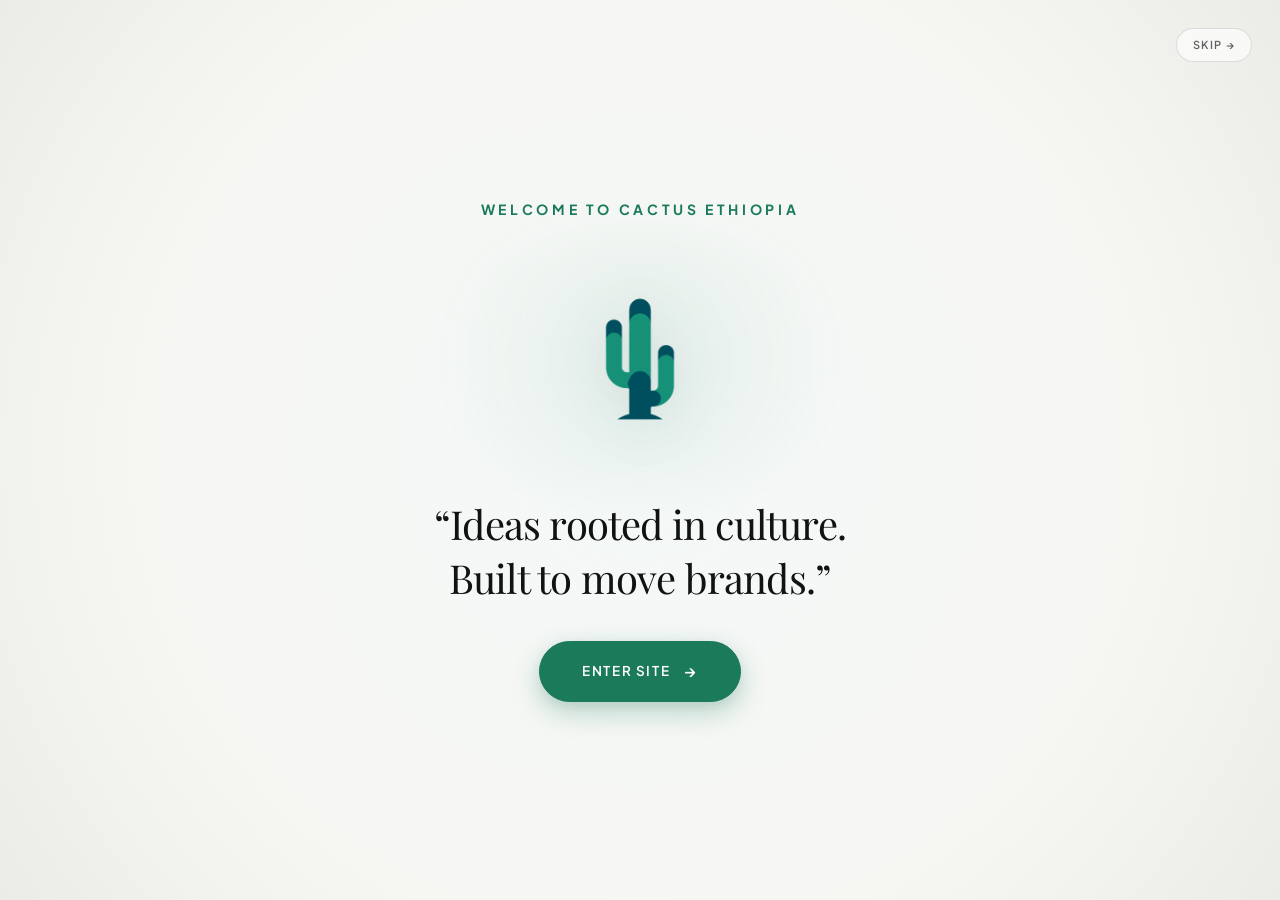
==== commit 3f7586ba: "Display preloader tagline as 2 lines centered (Item 1); remove contact info from Services CTA sectio" ====
--- a/index.html
+++ b/index.html
@@ -164,11 +164,12 @@
       font-family: var(--font-display);
       font-size: clamp(24px, 3.4vw, 40px);
       font-weight: 400;
-      line-height: 1.25;
+      line-height: 1.35;
       letter-spacing: -0.02em;
       color: #101214;
       max-width: 660px;
       margin: 0 auto 36px;
+      text-align: center;
       opacity: 0;
       animation: preloaderFadeUp 0.9s cubic-bezier(0.16, 1, 0.3, 1) 1.05s forwards;
     }
@@ -979,7 +980,7 @@
         <img class="preloader__logo-img" src="cactus-logo-animation.gif" alt="Cactus Ethiopia Logo">
       </div>
 
-      <p class="preloader__tagline">&ldquo;Ideas rooted in culture. Built to move brands.&rdquo;</p>
+      <p class="preloader__tagline">&ldquo;Ideas rooted in culture.<br>Built to move brands.&rdquo;</p>
 
       <button class="preloader__enter-btn" id="enterSiteBtn" type="button" aria-label="Enter Cactus Ethiopia website">
         <span>Enter Site</span>
